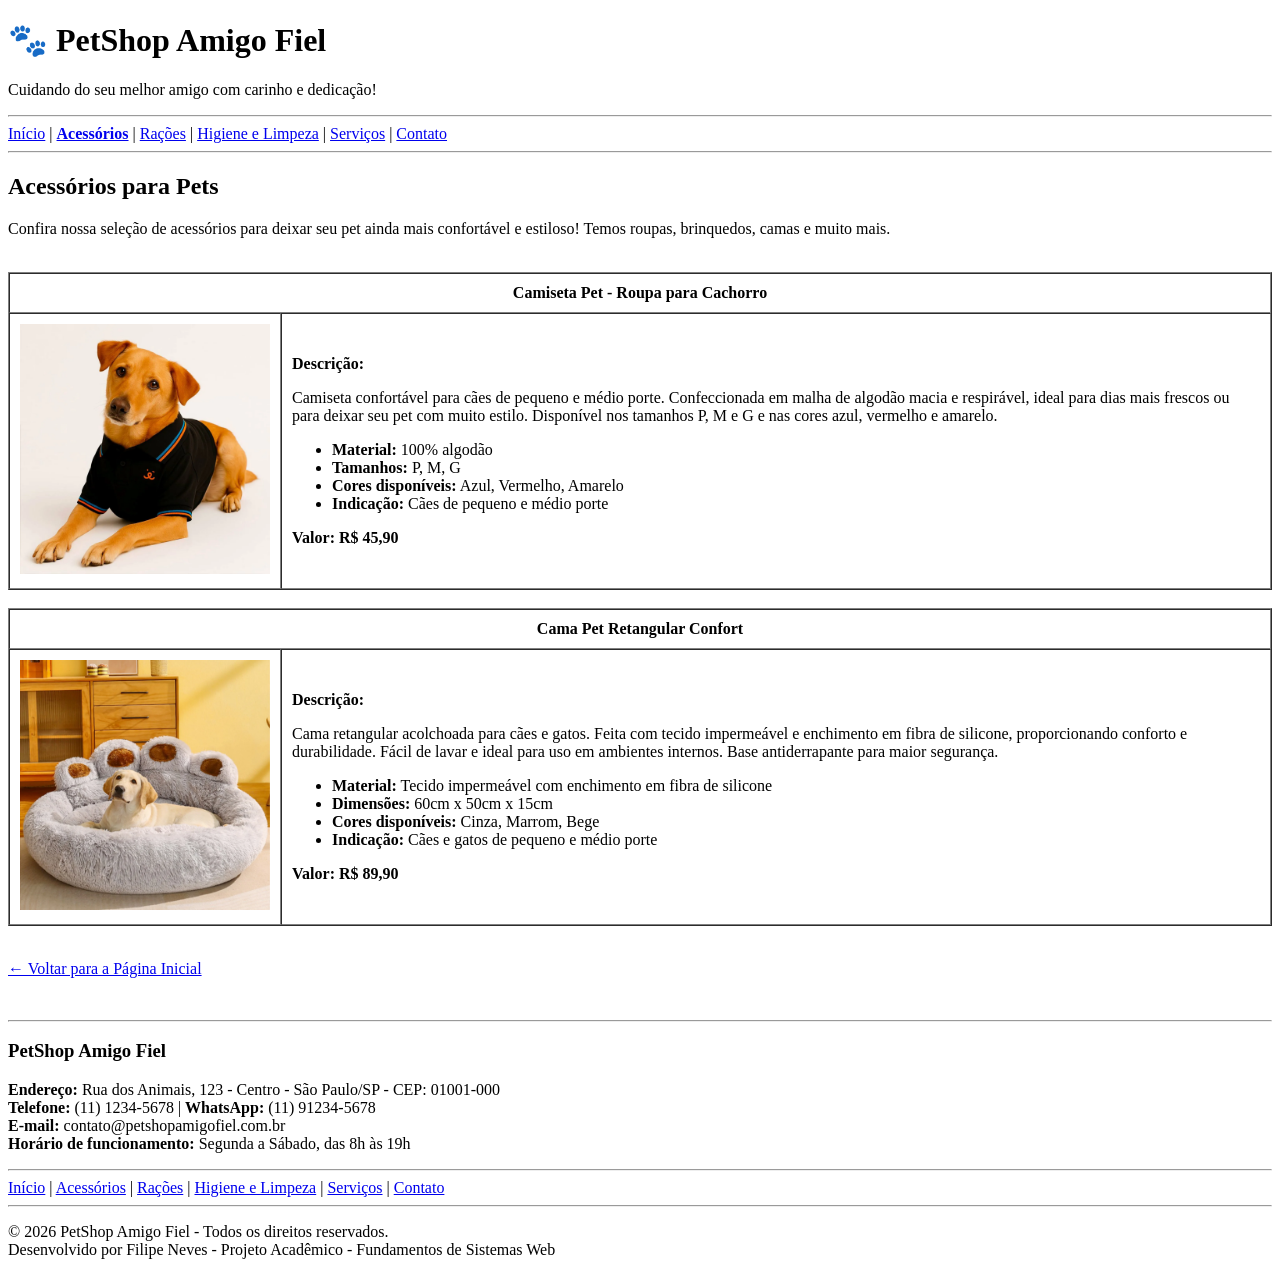
==== acessorios.html @ 746d472d "first commit" ====
<!DOCTYPE html>
<html lang="pt-BR">
<head>
    <meta charset="UTF-8">
    <meta name="viewport" content="width=device-width, initial-scale=1.0">
    <title>PetShop Amigo Fiel - Acessórios</title>
</head>
<body>

    <!-- ==================== CABEÇALHO ==================== -->
    <header>
        <h1>&#128062; PetShop Amigo Fiel</h1>
        <p>Cuidando do seu melhor amigo com carinho e dedicação!</p>
        <hr>
        <nav>
            <a href="index.html">Início</a> |
            <a href="acessorios.html"><strong>Acessórios</strong></a> |
            <a href="racoes.html">Rações</a> |
            <a href="higiene.html">Higiene e Limpeza</a> |
            <a href="servicos.html">Serviços</a> |
            <a href="contato.html">Contato</a>
        </nav>
        <hr>
    </header>

    <!-- ==================== CONTEÚDO PRINCIPAL ==================== -->
    <main>
        <h2>Acessórios para Pets</h2>
        <p>
            Confira nossa seleção de acessórios para deixar seu pet ainda mais confortável e estiloso!
            Temos roupas, brinquedos, camas e muito mais.
        </p>

        <br>

        <!-- Produto 1 -->
        <table border="1" cellpadding="10" cellspacing="0">
            <tr>
                <th colspan="2">Camiseta Pet - Roupa para Cachorro</th>
            </tr>
            <tr>
                <td>
                    <img src="imagens/camiseta-pet.jpg" alt="Camiseta Pet para Cachorro" width="250" height="250">
                </td>
                <td>
                    <p><strong>Descrição:</strong></p>
                    <p>
                        Camiseta confortável para cães de pequeno e médio porte. Confeccionada em
                        malha de algodão macia e respirável, ideal para dias mais frescos ou para
                        deixar seu pet com muito estilo. Disponível nos tamanhos P, M e G e nas
                        cores azul, vermelho e amarelo.
                    </p>
                    <ul>
                        <li><strong>Material:</strong> 100% algodão</li>
                        <li><strong>Tamanhos:</strong> P, M, G</li>
                        <li><strong>Cores disponíveis:</strong> Azul, Vermelho, Amarelo</li>
                        <li><strong>Indicação:</strong> Cães de pequeno e médio porte</li>
                    </ul>
                    <p><strong>Valor: R$ 45,90</strong></p>
                </td>
            </tr>
        </table>

        <br>

        <!-- Produto 2 -->
        <table border="1" cellpadding="10" cellspacing="0">
            <tr>
                <th colspan="2">Cama Pet Retangular Confort</th>
            </tr>
            <tr>
                <td>
                    <img src="imagens/cama-pet.jpg" alt="Cama Pet Retangular" width="250" height="250">
                </td>
                <td>
                    <p><strong>Descrição:</strong></p>
                    <p>
                        Cama retangular acolchoada para cães e gatos. Feita com tecido
                        impermeável e enchimento em fibra de silicone, proporcionando
                        conforto e durabilidade. Fácil de lavar e ideal para uso em ambientes
                        internos. Base antiderrapante para maior segurança.
                    </p>
                    <ul>
                        <li><strong>Material:</strong> Tecido impermeável com enchimento em fibra de silicone</li>
                        <li><strong>Dimensões:</strong> 60cm x 50cm x 15cm</li>
                        <li><strong>Cores disponíveis:</strong> Cinza, Marrom, Bege</li>
                        <li><strong>Indicação:</strong> Cães e gatos de pequeno e médio porte</li>
                    </ul>
                    <p><strong>Valor: R$ 89,90</strong></p>
                </td>
            </tr>
        </table>

        <br>
        <p><a href="index.html">&larr; Voltar para a Página Inicial</a></p>
    </main>

    <br>
    <hr>

    <!-- ==================== RODAPÉ ==================== -->
    <footer>
        <h3>PetShop Amigo Fiel</h3>
        <p>
            <strong>Endereço:</strong> Rua dos Animais, 123 - Centro - São Paulo/SP - CEP: 01001-000<br>
            <strong>Telefone:</strong> (11) 1234-5678 | <strong>WhatsApp:</strong> (11) 91234-5678<br>
            <strong>E-mail:</strong> contato@petshopamigofiel.com.br<br>
            <strong>Horário de funcionamento:</strong> Segunda a Sábado, das 8h às 19h
        </p>
        <hr>
        <nav>
            <a href="index.html">Início</a> |
            <a href="acessorios.html">Acessórios</a> |
            <a href="racoes.html">Rações</a> |
            <a href="higiene.html">Higiene e Limpeza</a> |
            <a href="servicos.html">Serviços</a> |
            <a href="contato.html">Contato</a>
        </nav>
        <hr>
        <p>
            &copy; 2026 PetShop Amigo Fiel - Todos os direitos reservados.<br>
            Desenvolvido por Filipe Neves - Projeto Acadêmico - Fundamentos de Sistemas Web
        </p>
    </footer>

</body>
</html>
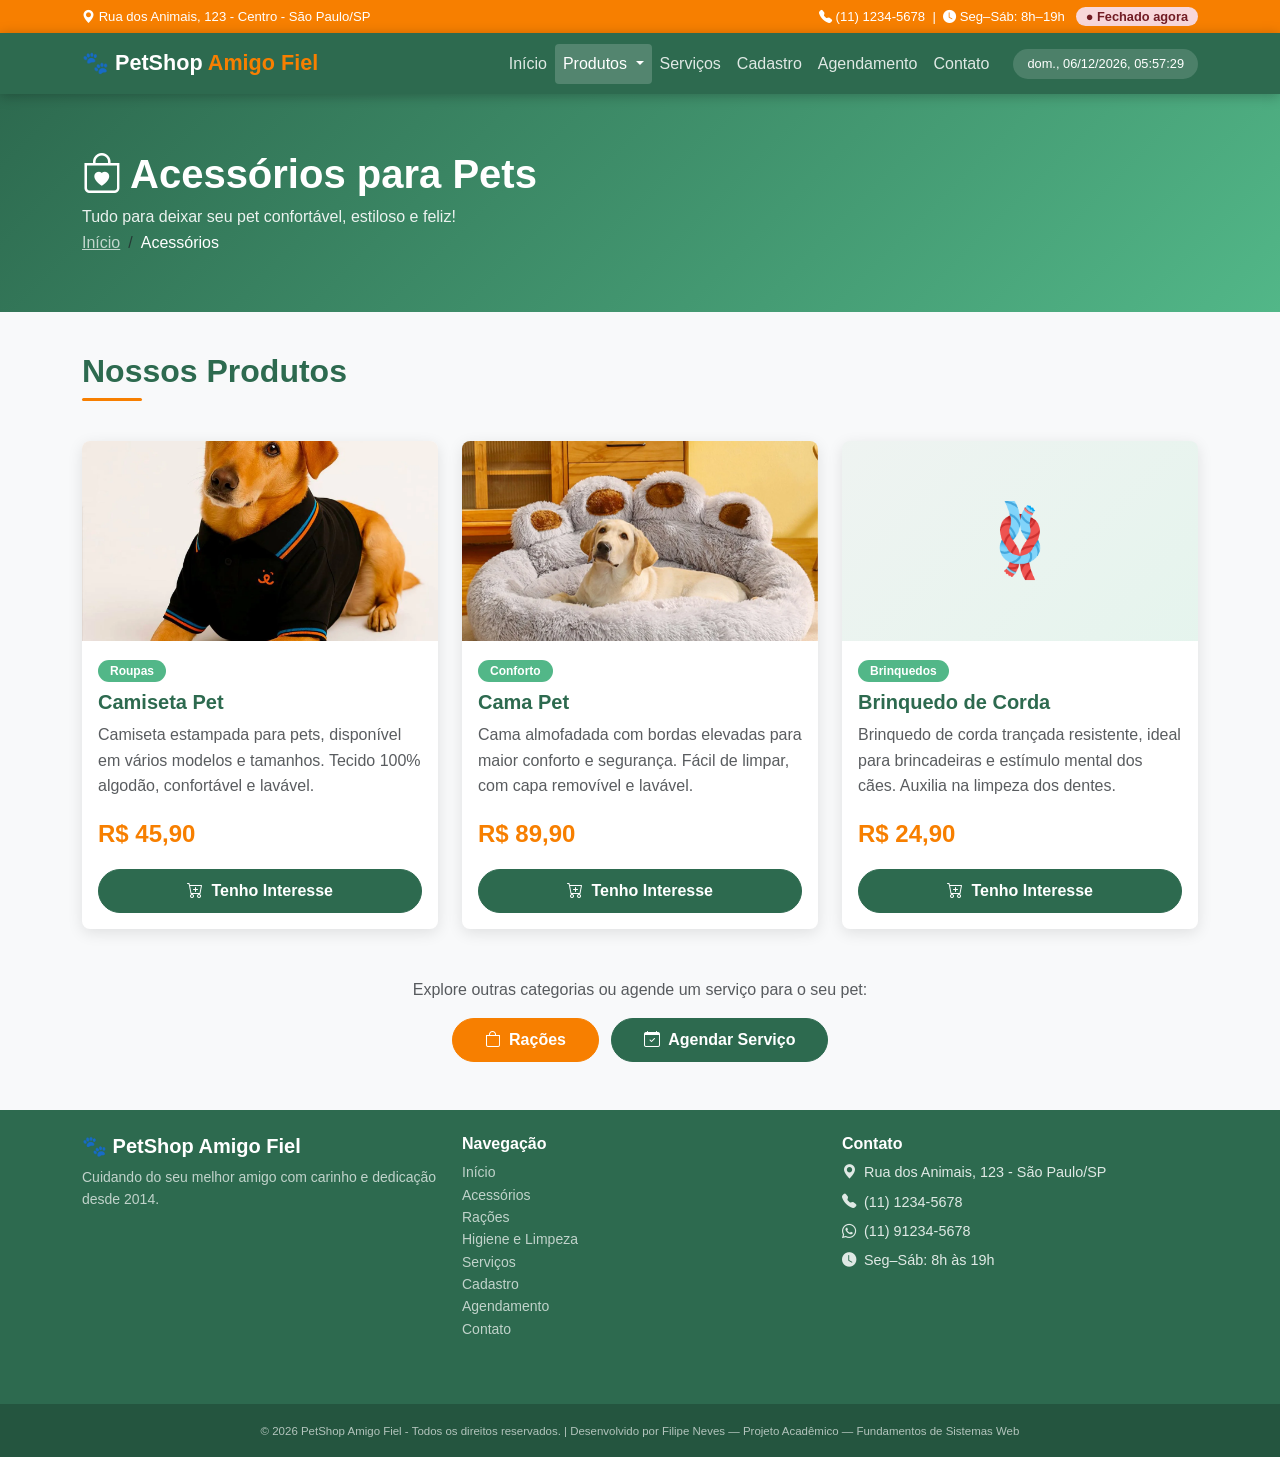
==== commit 546be491: "fase2" ====
--- a/acessorios.html
+++ b/acessorios.html
@@ -3,125 +3,253 @@
 <head>
     <meta charset="UTF-8">
     <meta name="viewport" content="width=device-width, initial-scale=1.0">
-    <title>PetShop Amigo Fiel - Acessórios</title>
+    <meta name="description" content="Acessórios para pets - PetShop Amigo Fiel. Roupas, brinquedos e camas para seu pet.">
+    <title>Acessórios - PetShop Amigo Fiel</title>
+    <link href="https://cdn.jsdelivr.net/npm/bootstrap@5.3.3/dist/css/bootstrap.min.css" rel="stylesheet">
+    <link rel="stylesheet" href="https://cdn.jsdelivr.net/npm/bootstrap-icons@1.11.3/font/bootstrap-icons.min.css">
+    <link rel="stylesheet" href="css/style.css">
 </head>
 <body>
 
-    <!-- ==================== CABEÇALHO ==================== -->
-    <header>
-        <h1>&#128062; PetShop Amigo Fiel</h1>
-        <p>Cuidando do seu melhor amigo com carinho e dedicação!</p>
-        <hr>
-        <nav>
-            <a href="index.html">Início</a> |
-            <a href="acessorios.html"><strong>Acessórios</strong></a> |
-            <a href="racoes.html">Rações</a> |
-            <a href="higiene.html">Higiene e Limpeza</a> |
-            <a href="servicos.html">Serviços</a> |
-            <a href="contato.html">Contato</a>
-        </nav>
-        <hr>
-    </header>
+    <a href="#conteudo-principal" class="skip-link">Pular para o conteúdo principal</a>
+
+    <!-- ==================== BARRA SUPERIOR ==================== -->
+    <div class="top-bar" role="complementary" aria-label="Informações rápidas de contato">
+        <div class="container d-flex justify-content-between align-items-center flex-wrap gap-1">
+            <span>
+                <i class="bi bi-geo-alt-fill" aria-hidden="true"></i>
+                Rua dos Animais, 123 - Centro - São Paulo/SP
+            </span>
+            <span>
+                <i class="bi bi-telephone-fill" aria-hidden="true"></i> (11) 1234-5678
+                &nbsp;|&nbsp;
+                <i class="bi bi-clock-fill" aria-hidden="true"></i> Seg–Sáb: 8h–19h
+                &nbsp;
+                <span id="status-funcionamento" aria-live="polite" aria-atomic="true"></span>
+            </span>
+        </div>
+    </div>
+
+    <!-- ==================== NAVBAR ==================== -->
+    <nav class="navbar navbar-expand-lg navbar-custom" role="navigation" aria-label="Menu principal de navegação">
+        <div class="container">
+            <a class="navbar-brand" href="index.html" aria-label="PetShop Amigo Fiel - Ir para a página inicial">
+                &#128062; PetShop <span>Amigo Fiel</span>
+            </a>
+            <button class="navbar-toggler" type="button"
+                    data-bs-toggle="collapse" data-bs-target="#navbarMain"
+                    aria-controls="navbarMain" aria-expanded="false"
+                    aria-label="Abrir ou fechar o menu de navegação">
+                <span class="navbar-toggler-icon"></span>
+            </button>
+            <div class="collapse navbar-collapse" id="navbarMain">
+                <ul class="navbar-nav ms-auto mb-2 mb-lg-0">
+                    <li class="nav-item">
+                        <a class="nav-link" href="index.html">Início</a>
+                    </li>
+                    <li class="nav-item dropdown">
+                        <a class="nav-link dropdown-toggle active" href="#" role="button"
+                           data-bs-toggle="dropdown" aria-expanded="false" aria-current="true">
+                            Produtos
+                        </a>
+                        <ul class="dropdown-menu">
+                            <li>
+                                <a class="dropdown-item fw-bold" href="acessorios.html" aria-current="page">
+                                    <i class="bi bi-bag-heart me-2" aria-hidden="true"></i>Acessórios
+                                </a>
+                            </li>
+                            <li>
+                                <a class="dropdown-item" href="racoes.html">
+                                    <i class="bi bi-bag me-2" aria-hidden="true"></i>Rações
+                                </a>
+                            </li>
+                            <li>
+                                <a class="dropdown-item" href="higiene.html">
+                                    <i class="bi bi-droplet me-2" aria-hidden="true"></i>Higiene e Limpeza
+                                </a>
+                            </li>
+                        </ul>
+                    </li>
+                    <li class="nav-item"><a class="nav-link" href="servicos.html">Serviços</a></li>
+                    <li class="nav-item"><a class="nav-link" href="cadastro.html">Cadastro</a></li>
+                    <li class="nav-item"><a class="nav-link" href="agendamento.html">Agendamento</a></li>
+                    <li class="nav-item"><a class="nav-link" href="contato.html">Contato</a></li>
+                </ul>
+                <div id="relogio-widget" class="ms-3 d-none d-lg-block"
+                     aria-live="polite" aria-label="Data e hora atual" role="timer">
+                    Carregando...
+                </div>
+            </div>
+        </div>
+    </nav>
 
     <!-- ==================== CONTEÚDO PRINCIPAL ==================== -->
-    <main>
-        <h2>Acessórios para Pets</h2>
-        <p>
-            Confira nossa seleção de acessórios para deixar seu pet ainda mais confortável e estiloso!
-            Temos roupas, brinquedos, camas e muito mais.
-        </p>
-
-        <br>
-
-        <!-- Produto 1 -->
-        <table border="1" cellpadding="10" cellspacing="0">
-            <tr>
-                <th colspan="2">Camiseta Pet - Roupa para Cachorro</th>
-            </tr>
-            <tr>
-                <td>
-                    <img src="imagens/camiseta-pet.jpg" alt="Camiseta Pet para Cachorro" width="250" height="250">
-                </td>
-                <td>
-                    <p><strong>Descrição:</strong></p>
-                    <p>
-                        Camiseta confortável para cães de pequeno e médio porte. Confeccionada em
-                        malha de algodão macia e respirável, ideal para dias mais frescos ou para
-                        deixar seu pet com muito estilo. Disponível nos tamanhos P, M e G e nas
-                        cores azul, vermelho e amarelo.
+    <main id="conteudo-principal">
+
+        <!-- Hero da página interna -->
+        <div class="page-hero" role="banner">
+            <div class="container">
+                <h1><i class="bi bi-bag-heart me-2" aria-hidden="true"></i>Acessórios para Pets</h1>
+                <p>Tudo para deixar seu pet confortável, estiloso e feliz!</p>
+                <nav aria-label="Breadcrumb de navegação">
+                    <ol class="breadcrumb mb-0">
+                        <li class="breadcrumb-item">
+                            <a href="index.html" style="color: rgba(255,255,255,0.7);">Início</a>
+                        </li>
+                        <li class="breadcrumb-item active" style="color: #fff;" aria-current="page">Acessórios</li>
+                    </ol>
+                </nav>
+            </div>
+        </div>
+
+        <!-- Listagem de produtos -->
+        <section class="container mb-5" aria-labelledby="titulo-acessorios">
+            <h2 class="section-title" id="titulo-acessorios">Nossos Produtos</h2>
+            <div class="row g-4">
+
+                <!-- Produto 1: Camiseta Pet -->
+                <div class="col-md-6 col-lg-4">
+                    <article class="card card-produto" aria-label="Produto: Camiseta Pet">
+                        <!-- Imagem do produto com texto alternativo descritivo para acessibilidade -->
+                        <img src="imagens/camiseta-pet.jpg"
+                             alt="Camiseta colorida para pets, disponível em tamanhos P, M e G para cães de pequeno a médio porte"
+                             class="card-img-top"
+                             width="400" height="200"
+                             loading="lazy"
+                             data-fallback="true">
+                        <!-- Placeholder exibido se a imagem não carregar -->
+                        <div class="img-placeholder" aria-hidden="true">🎀</div>
+                        <div class="card-body">
+                            <span class="badge badge-categoria mb-2">Roupas</span>
+                            <h3 class="card-title h5">Camiseta Pet</h3>
+                            <p class="card-text text-muted">
+                                Camiseta estampada para pets, disponível em vários modelos e tamanhos.
+                                Tecido 100% algodão, confortável e lavável.
+                            </p>
+                            <p class="preco" aria-label="Preço: R$ 45,90">R$ 45,90</p>
+                            <a href="contato.html" class="btn btn-primary-custom w-100"
+                               aria-label="Entrar em contato para comprar a Camiseta Pet">
+                                <i class="bi bi-cart-plus me-1" aria-hidden="true"></i> Tenho Interesse
+                            </a>
+                        </div>
+                    </article>
+                </div>
+
+                <!-- Produto 2: Cama Pet -->
+                <div class="col-md-6 col-lg-4">
+                    <article class="card card-produto" aria-label="Produto: Cama Pet">
+                        <img src="imagens/cama-pet.jpg"
+                             alt="Cama para pets almofadada, com bordas elevadas para maior conforto e segurança do animal"
+                             class="card-img-top"
+                             width="400" height="200"
+                             loading="lazy"
+                             data-fallback="true">
+                        <div class="img-placeholder" aria-hidden="true">🛏️</div>
+                        <div class="card-body">
+                            <span class="badge badge-categoria mb-2">Conforto</span>
+                            <h3 class="card-title h5">Cama Pet</h3>
+                            <p class="card-text text-muted">
+                                Cama almofadada com bordas elevadas para maior conforto e segurança.
+                                Fácil de limpar, com capa removível e lavável.
+                            </p>
+                            <p class="preco" aria-label="Preço: R$ 89,90">R$ 89,90</p>
+                            <a href="contato.html" class="btn btn-primary-custom w-100"
+                               aria-label="Entrar em contato para comprar a Cama Pet">
+                                <i class="bi bi-cart-plus me-1" aria-hidden="true"></i> Tenho Interesse
+                            </a>
+                        </div>
+                    </article>
+                </div>
+
+                <!-- Produto 3: Brinquedo de Corda -->
+                <div class="col-md-6 col-lg-4">
+                    <article class="card card-produto" aria-label="Produto: Brinquedo de Corda">
+                        <img src="imagens/brinquedo-corda.jpg"
+                             alt="Brinquedo de corda colorida para cães, ideal para brincadeiras e estímulo mental"
+                             class="card-img-top"
+                             width="400" height="200"
+                             loading="lazy"
+                             data-fallback="true">
+                        <div class="img-placeholder" aria-hidden="true">🪢</div>
+                        <div class="card-body">
+                            <span class="badge badge-categoria mb-2">Brinquedos</span>
+                            <h3 class="card-title h5">Brinquedo de Corda</h3>
+                            <p class="card-text text-muted">
+                                Brinquedo de corda trançada resistente, ideal para brincadeiras
+                                e estímulo mental dos cães. Auxilia na limpeza dos dentes.
+                            </p>
+                            <p class="preco" aria-label="Preço: R$ 24,90">R$ 24,90</p>
+                            <a href="contato.html" class="btn btn-primary-custom w-100"
+                               aria-label="Entrar em contato para comprar o Brinquedo de Corda">
+                                <i class="bi bi-cart-plus me-1" aria-hidden="true"></i> Tenho Interesse
+                            </a>
+                        </div>
+                    </article>
+                </div>
+
+            </div>
+        </section>
+
+        <!-- CTA para outras categorias -->
+        <div class="container mb-5 text-center">
+            <p class="text-muted">Explore outras categorias ou agende um serviço para o seu pet:</p>
+            <a href="racoes.html" class="btn btn-secondary-custom me-2"
+               aria-label="Ver produtos da categoria Rações">
+                <i class="bi bi-bag me-1" aria-hidden="true"></i> Rações
+            </a>
+            <a href="agendamento.html" class="btn btn-primary-custom"
+               aria-label="Agendar serviço de banho ou tosa">
+                <i class="bi bi-calendar-check me-1" aria-hidden="true"></i> Agendar Serviço
+            </a>
+        </div>
+
+    </main>
+
+    <!-- ==================== RODAPÉ ==================== -->
+    <footer role="contentinfo">
+        <div class="container py-4">
+            <div class="row">
+                <div class="col-md-4 mb-4">
+                    <h5>&#128062; PetShop Amigo Fiel</h5>
+                    <p class="small" style="color: rgba(255,255,255,0.7);">
+                        Cuidando do seu melhor amigo com carinho e dedicação desde 2014.
                     </p>
-                    <ul>
-                        <li><strong>Material:</strong> 100% algodão</li>
-                        <li><strong>Tamanhos:</strong> P, M, G</li>
-                        <li><strong>Cores disponíveis:</strong> Azul, Vermelho, Amarelo</li>
-                        <li><strong>Indicação:</strong> Cães de pequeno e médio porte</li>
-                    </ul>
-                    <p><strong>Valor: R$ 45,90</strong></p>
-                </td>
-            </tr>
-        </table>
-
-        <br>
-
-        <!-- Produto 2 -->
-        <table border="1" cellpadding="10" cellspacing="0">
-            <tr>
-                <th colspan="2">Cama Pet Retangular Confort</th>
-            </tr>
-            <tr>
-                <td>
-                    <img src="imagens/cama-pet.jpg" alt="Cama Pet Retangular" width="250" height="250">
-                </td>
-                <td>
-                    <p><strong>Descrição:</strong></p>
-                    <p>
-                        Cama retangular acolchoada para cães e gatos. Feita com tecido
-                        impermeável e enchimento em fibra de silicone, proporcionando
-                        conforto e durabilidade. Fácil de lavar e ideal para uso em ambientes
-                        internos. Base antiderrapante para maior segurança.
-                    </p>
-                    <ul>
-                        <li><strong>Material:</strong> Tecido impermeável com enchimento em fibra de silicone</li>
-                        <li><strong>Dimensões:</strong> 60cm x 50cm x 15cm</li>
-                        <li><strong>Cores disponíveis:</strong> Cinza, Marrom, Bege</li>
-                        <li><strong>Indicação:</strong> Cães e gatos de pequeno e médio porte</li>
-                    </ul>
-                    <p><strong>Valor: R$ 89,90</strong></p>
-                </td>
-            </tr>
-        </table>
-
-        <br>
-        <p><a href="index.html">&larr; Voltar para a Página Inicial</a></p>
-    </main>
-
-    <br>
-    <hr>
-
-    <!-- ==================== RODAPÉ ==================== -->
-    <footer>
-        <h3>PetShop Amigo Fiel</h3>
-        <p>
-            <strong>Endereço:</strong> Rua dos Animais, 123 - Centro - São Paulo/SP - CEP: 01001-000<br>
-            <strong>Telefone:</strong> (11) 1234-5678 | <strong>WhatsApp:</strong> (11) 91234-5678<br>
-            <strong>E-mail:</strong> contato@petshopamigofiel.com.br<br>
-            <strong>Horário de funcionamento:</strong> Segunda a Sábado, das 8h às 19h
-        </p>
-        <hr>
-        <nav>
-            <a href="index.html">Início</a> |
-            <a href="acessorios.html">Acessórios</a> |
-            <a href="racoes.html">Rações</a> |
-            <a href="higiene.html">Higiene e Limpeza</a> |
-            <a href="servicos.html">Serviços</a> |
-            <a href="contato.html">Contato</a>
-        </nav>
-        <hr>
-        <p>
-            &copy; 2026 PetShop Amigo Fiel - Todos os direitos reservados.<br>
-            Desenvolvido por Filipe Neves - Projeto Acadêmico - Fundamentos de Sistemas Web
-        </p>
+                </div>
+                <div class="col-md-4 mb-4">
+                    <h6>Navegação</h6>
+                    <nav aria-label="Links de navegação no rodapé">
+                        <ul class="list-unstyled small">
+                            <li><a href="index.html">Início</a></li>
+                            <li><a href="acessorios.html">Acessórios</a></li>
+                            <li><a href="racoes.html">Rações</a></li>
+                            <li><a href="higiene.html">Higiene e Limpeza</a></li>
+                            <li><a href="servicos.html">Serviços</a></li>
+                            <li><a href="cadastro.html">Cadastro</a></li>
+                            <li><a href="agendamento.html">Agendamento</a></li>
+                            <li><a href="contato.html">Contato</a></li>
+                        </ul>
+                    </nav>
+                </div>
+                <div class="col-md-4 mb-4">
+                    <h6>Contato</h6>
+                    <address class="small" style="font-style: normal;">
+                        <p><i class="bi bi-geo-alt-fill me-1" aria-hidden="true"></i> Rua dos Animais, 123 - São Paulo/SP</p>
+                        <p><i class="bi bi-telephone-fill me-1" aria-hidden="true"></i> (11) 1234-5678</p>
+                        <p><i class="bi bi-whatsapp me-1" aria-hidden="true"></i> (11) 91234-5678</p>
+                        <p><i class="bi bi-clock-fill me-1" aria-hidden="true"></i> Seg–Sáb: 8h às 19h</p>
+                    </address>
+                </div>
+            </div>
+        </div>
+        <div class="footer-bottom text-center py-3">
+            <small>
+                &copy; 2026 PetShop Amigo Fiel - Todos os direitos reservados. |
+                Desenvolvido por Filipe Neves &mdash; Projeto Acadêmico &mdash; Fundamentos de Sistemas Web
+            </small>
+        </div>
     </footer>
 
+    <script src="https://cdn.jsdelivr.net/npm/bootstrap@5.3.3/dist/js/bootstrap.bundle.min.js"></script>
+    <script src="js/script.js"></script>
 </body>
 </html>
--- a/css/style.css
+++ b/css/style.css
@@ -0,0 +1,475 @@
+/* ============================================================
+   PetShop Amigo Fiel - Estilos Personalizados
+   Fase 2 - Fundamentos de Sistemas Web
+   Autor: Filipe Neves
+   ============================================================ */
+
+/* ---------- Variáveis de Cor e Configuração Global ---------- */
+:root {
+    --cor-primaria:   #2d6a4f;   /* Verde escuro - cor principal */
+    --cor-secundaria: #f77f00;   /* Laranja - cor de destaque */
+    --cor-acento:     #52b788;   /* Verde claro - cor de apoio */
+    --cor-fundo:      #f8f9fa;
+    --cor-texto:      #212529;
+    --sombra-card:    0 4px 15px rgba(0, 0, 0, 0.1);
+    --borda-radius:   8px;
+    --transicao:      all 0.3s ease;
+}
+
+* {
+    box-sizing: border-box;
+}
+
+body {
+    font-family: 'Segoe UI', Tahoma, Geneva, Verdana, sans-serif;
+    background-color: var(--cor-fundo);
+    color: var(--cor-texto);
+    line-height: 1.6;
+}
+
+/* ---------- Acessibilidade: Link "Pular para o Conteúdo" ---------- */
+/* Fica oculto visualmente mas é lido por leitores de tela */
+.skip-link {
+    position: absolute;
+    top: -50px;
+    left: 0;
+    background: var(--cor-secundaria);
+    color: #fff;
+    padding: 10px 18px;
+    text-decoration: none;
+    font-weight: bold;
+    z-index: 10000;
+    border-radius: 0 0 6px 0;
+    transition: top 0.3s;
+}
+
+/* Torna o link visível quando recebe foco (via Tab) */
+.skip-link:focus {
+    top: 0;
+}
+
+/* ---------- Acessibilidade: Foco Visível para todos os elementos interativos ---------- */
+a:focus,
+button:focus,
+input:focus,
+select:focus,
+textarea:focus,
+[tabindex]:focus {
+    outline: 3px solid var(--cor-secundaria) !important;
+    outline-offset: 3px !important;
+}
+
+/* ---------- Barra Superior de Informações ---------- */
+.top-bar {
+    background-color: var(--cor-secundaria);
+    color: #fff;
+    font-size: 0.82rem;
+    padding: 6px 0;
+}
+
+.top-bar a {
+    color: #fff;
+    text-decoration: none;
+}
+
+.top-bar a:hover {
+    text-decoration: underline;
+}
+
+/* ---------- Navbar Principal ---------- */
+.navbar-custom {
+    background-color: var(--cor-primaria) !important;
+    box-shadow: 0 2px 12px rgba(0, 0, 0, 0.25);
+}
+
+.navbar-brand {
+    font-size: 1.35rem;
+    font-weight: 700;
+    color: #fff !important;
+}
+
+/* Destaque na palavra "Amigo Fiel" em laranja */
+.navbar-brand span {
+    color: var(--cor-secundaria);
+}
+
+.navbar-custom .nav-link {
+    color: rgba(255, 255, 255, 0.85) !important;
+    font-weight: 500;
+    padding: 0.45rem 0.85rem;
+    border-radius: 4px;
+    transition: var(--transicao);
+}
+
+.navbar-custom .nav-link:hover,
+.navbar-custom .nav-link.active,
+.navbar-custom .nav-link[aria-current="page"] {
+    color: #fff !important;
+    background-color: rgba(255, 255, 255, 0.18);
+}
+
+/* Ícone do menu hamburguer em branco para fundo escuro */
+.navbar-custom .navbar-toggler-icon {
+    background-image: url("data:image/svg+xml,%3csvg xmlns='http://www.w3.org/2000/svg' viewBox='0 0 30 30'%3e%3cpath stroke='rgba%28255,255,255,0.9%29' stroke-linecap='round' stroke-miterlimit='10' stroke-width='2' d='M4 7h22M4 15h22M4 23h22'/%3e%3c/svg%3e");
+}
+
+.navbar-custom .navbar-toggler {
+    border-color: rgba(255, 255, 255, 0.35);
+}
+
+/* Dropdown alinhado com o tema */
+.navbar-custom .dropdown-menu {
+    border: none;
+    box-shadow: var(--sombra-card);
+    border-radius: var(--borda-radius);
+}
+
+.navbar-custom .dropdown-item:hover {
+    background-color: rgba(45, 106, 79, 0.1);
+    color: var(--cor-primaria);
+}
+
+/* ---------- Widget de Data e Hora em Tempo Real ---------- */
+#relogio-widget {
+    background-color: rgba(255, 255, 255, 0.15);
+    border-radius: 20px;
+    padding: 5px 14px;
+    font-size: 0.8rem;
+    color: #fff;
+    white-space: nowrap;
+}
+
+/* ---------- Indicador de Status de Funcionamento ---------- */
+.aberto {
+    background-color: #d4edda;
+    color: #155724;
+    padding: 2px 10px;
+    border-radius: 12px;
+    font-size: 0.8rem;
+    font-weight: 600;
+}
+
+.fechado {
+    background-color: #f8d7da;
+    color: #721c24;
+    padding: 2px 10px;
+    border-radius: 12px;
+    font-size: 0.8rem;
+    font-weight: 600;
+}
+
+/* ---------- Carrossel de Imagens ---------- */
+/* Define altura fixa para os slides */
+.carousel-inner,
+.carousel-item {
+    height: 460px;
+}
+
+/* Container de fundo de cada slide com gradiente */
+.slide-bg {
+    width: 100%;
+    height: 100%;
+    display: flex;
+    align-items: center;
+    justify-content: center;
+}
+
+/* Cores temáticas para os 3 slides */
+.slide-1 { background: linear-gradient(135deg, #2d6a4f 0%, #52b788 100%); }
+.slide-2 { background: linear-gradient(135deg, #b5451b 0%, #f77f00 100%); }
+.slide-3 { background: linear-gradient(135deg, #1a4d6e 0%, #2196a5 100%); }
+
+/* Texto e botão dentro do carrossel */
+.carousel-caption-custom {
+    text-align: center;
+    color: #fff;
+    padding: 2rem;
+    max-width: 700px;
+}
+
+.carousel-caption-custom h2 {
+    font-size: 2.4rem;
+    font-weight: 700;
+    text-shadow: 0 2px 8px rgba(0, 0, 0, 0.3);
+    margin-bottom: 0.8rem;
+}
+
+.carousel-caption-custom p {
+    font-size: 1.15rem;
+    text-shadow: 0 1px 4px rgba(0, 0, 0, 0.3);
+    margin-bottom: 1.5rem;
+}
+
+.carousel-caption-custom .btn {
+    font-weight: 600;
+    padding: 0.6rem 2.2rem;
+    border-radius: 25px;
+    font-size: 1rem;
+}
+
+/* ---------- Títulos de Seção ---------- */
+.section-title {
+    color: var(--cor-primaria);
+    font-weight: 700;
+    padding-bottom: 0.5rem;
+    margin-bottom: 2rem;
+}
+
+/* Linha decorativa abaixo do título */
+.section-title::after {
+    content: '';
+    display: block;
+    width: 60px;
+    height: 3px;
+    background: var(--cor-secundaria);
+    margin-top: 8px;
+    border-radius: 2px;
+}
+
+.section-title.text-center::after {
+    margin: 8px auto 0;
+}
+
+/* ---------- Cards de Produtos e Categorias ---------- */
+.card-produto {
+    border: none;
+    border-radius: var(--borda-radius);
+    box-shadow: var(--sombra-card);
+    transition: var(--transicao);
+    height: 100%;
+}
+
+/* Efeito de elevação ao passar o mouse */
+.card-produto:hover {
+    transform: translateY(-6px);
+    box-shadow: 0 10px 30px rgba(0, 0, 0, 0.15);
+}
+
+.card-produto .card-img-top {
+    height: 200px;
+    object-fit: cover;
+    border-radius: var(--borda-radius) var(--borda-radius) 0 0;
+}
+
+.card-produto .card-title {
+    color: var(--cor-primaria);
+    font-weight: 700;
+}
+
+/* Preço em destaque laranja */
+.preco {
+    font-size: 1.5rem;
+    font-weight: 700;
+    color: var(--cor-secundaria);
+}
+
+/* Badge de categoria no card */
+.badge-categoria {
+    background-color: var(--cor-acento) !important;
+    font-size: 0.75rem;
+    padding: 5px 12px;
+    border-radius: 20px;
+}
+
+/* Placeholder exibido quando imagem do produto não carrega */
+.img-placeholder {
+    height: 200px;
+    background: linear-gradient(135deg, rgba(45, 106, 79, 0.08), rgba(82, 183, 136, 0.15));
+    display: none;
+    align-items: center;
+    justify-content: center;
+    font-size: 4.5rem;
+    border-radius: var(--borda-radius) var(--borda-radius) 0 0;
+}
+
+/* ---------- Tabelas de Serviços ---------- */
+.tabela-servicos {
+    border-radius: var(--borda-radius);
+    overflow: hidden;
+    box-shadow: var(--sombra-card);
+}
+
+.tabela-servicos thead th {
+    background-color: var(--cor-primaria);
+    color: #fff;
+    font-weight: 600;
+    border: none;
+    padding: 14px 16px;
+}
+
+.tabela-servicos tbody tr:hover {
+    background-color: rgba(82, 183, 136, 0.08);
+}
+
+.tabela-servicos td {
+    padding: 12px 16px;
+    vertical-align: middle;
+}
+
+/* ---------- Formulários ---------- */
+.form-label {
+    font-weight: 600;
+    color: var(--cor-primaria);
+    margin-bottom: 0.3rem;
+}
+
+/* Borda e sombra de foco nos campos */
+.form-control:focus,
+.form-select:focus {
+    border-color: var(--cor-acento);
+    box-shadow: 0 0 0 0.2rem rgba(82, 183, 136, 0.25);
+}
+
+/* Título de seção dentro do formulário */
+.form-section-title {
+    color: var(--cor-primaria);
+    font-weight: 700;
+    font-size: 1.1rem;
+    border-left: 4px solid var(--cor-secundaria);
+    padding-left: 12px;
+    margin: 2rem 0 1rem;
+}
+
+/* Container branco com sombra para o formulário */
+.form-card {
+    background: #fff;
+    border-radius: var(--borda-radius);
+    box-shadow: var(--sombra-card);
+    padding: 2rem;
+}
+
+/* ---------- Botões Personalizados ---------- */
+.btn-primary-custom {
+    background-color: var(--cor-primaria);
+    border-color: var(--cor-primaria);
+    color: #fff;
+    border-radius: 25px;
+    padding: 0.55rem 2rem;
+    font-weight: 600;
+    transition: var(--transicao);
+}
+
+.btn-primary-custom:hover,
+.btn-primary-custom:focus {
+    background-color: #1e4d38;
+    border-color: #1e4d38;
+    color: #fff;
+    transform: translateY(-2px);
+    box-shadow: 0 4px 12px rgba(45, 106, 79, 0.35);
+}
+
+.btn-secondary-custom {
+    background-color: var(--cor-secundaria);
+    border-color: var(--cor-secundaria);
+    color: #fff;
+    border-radius: 25px;
+    padding: 0.55rem 2rem;
+    font-weight: 600;
+    transition: var(--transicao);
+}
+
+.btn-secondary-custom:hover,
+.btn-secondary-custom:focus {
+    background-color: #d46800;
+    border-color: #d46800;
+    color: #fff;
+    transform: translateY(-2px);
+    box-shadow: 0 4px 12px rgba(247, 127, 0, 0.35);
+}
+
+/* ---------- Hero de Páginas Internas ---------- */
+.page-hero {
+    background: linear-gradient(135deg, var(--cor-primaria) 0%, var(--cor-acento) 100%);
+    color: #fff;
+    padding: 3.5rem 0;
+    margin-bottom: 2.5rem;
+}
+
+.page-hero h1 {
+    font-weight: 700;
+    margin-bottom: 0.4rem;
+}
+
+.page-hero p {
+    opacity: 0.9;
+    margin-bottom: 0;
+}
+
+/* ---------- Ícones Circulares de Diferenciais ---------- */
+.feature-icon {
+    width: 65px;
+    height: 65px;
+    border-radius: 50%;
+    display: flex;
+    align-items: center;
+    justify-content: center;
+    font-size: 1.8rem;
+    margin: 0 auto 1rem;
+}
+
+/* ---------- Rodapé ---------- */
+footer {
+    background-color: var(--cor-primaria);
+    color: rgba(255, 255, 255, 0.85);
+}
+
+footer h5,
+footer h6 {
+    color: #fff;
+    font-weight: 700;
+}
+
+footer a {
+    color: rgba(255, 255, 255, 0.7);
+    text-decoration: none;
+    transition: var(--transicao);
+}
+
+footer a:hover {
+    color: var(--cor-secundaria);
+    text-decoration: none;
+}
+
+footer address p {
+    margin-bottom: 0.4rem;
+    font-size: 0.9rem;
+}
+
+.footer-bottom {
+    background-color: rgba(0, 0, 0, 0.2);
+    font-size: 0.82rem;
+    color: rgba(255, 255, 255, 0.65);
+}
+
+/* ---------- Responsividade ---------- */
+@media (max-width: 991px) {
+    .top-bar .container {
+        flex-direction: column;
+        text-align: center;
+        gap: 4px;
+    }
+}
+
+@media (max-width: 768px) {
+    .carousel-inner,
+    .carousel-item {
+        height: 320px;
+    }
+
+    .carousel-caption-custom h2 {
+        font-size: 1.5rem;
+    }
+
+    .carousel-caption-custom p {
+        font-size: 0.9rem;
+        display: none; /* Oculta descrição em telas pequenas para não sobrecarregar */
+    }
+
+    .page-hero {
+        padding: 2rem 0;
+    }
+
+    .page-hero h1 {
+        font-size: 1.5rem;
+    }
+}
